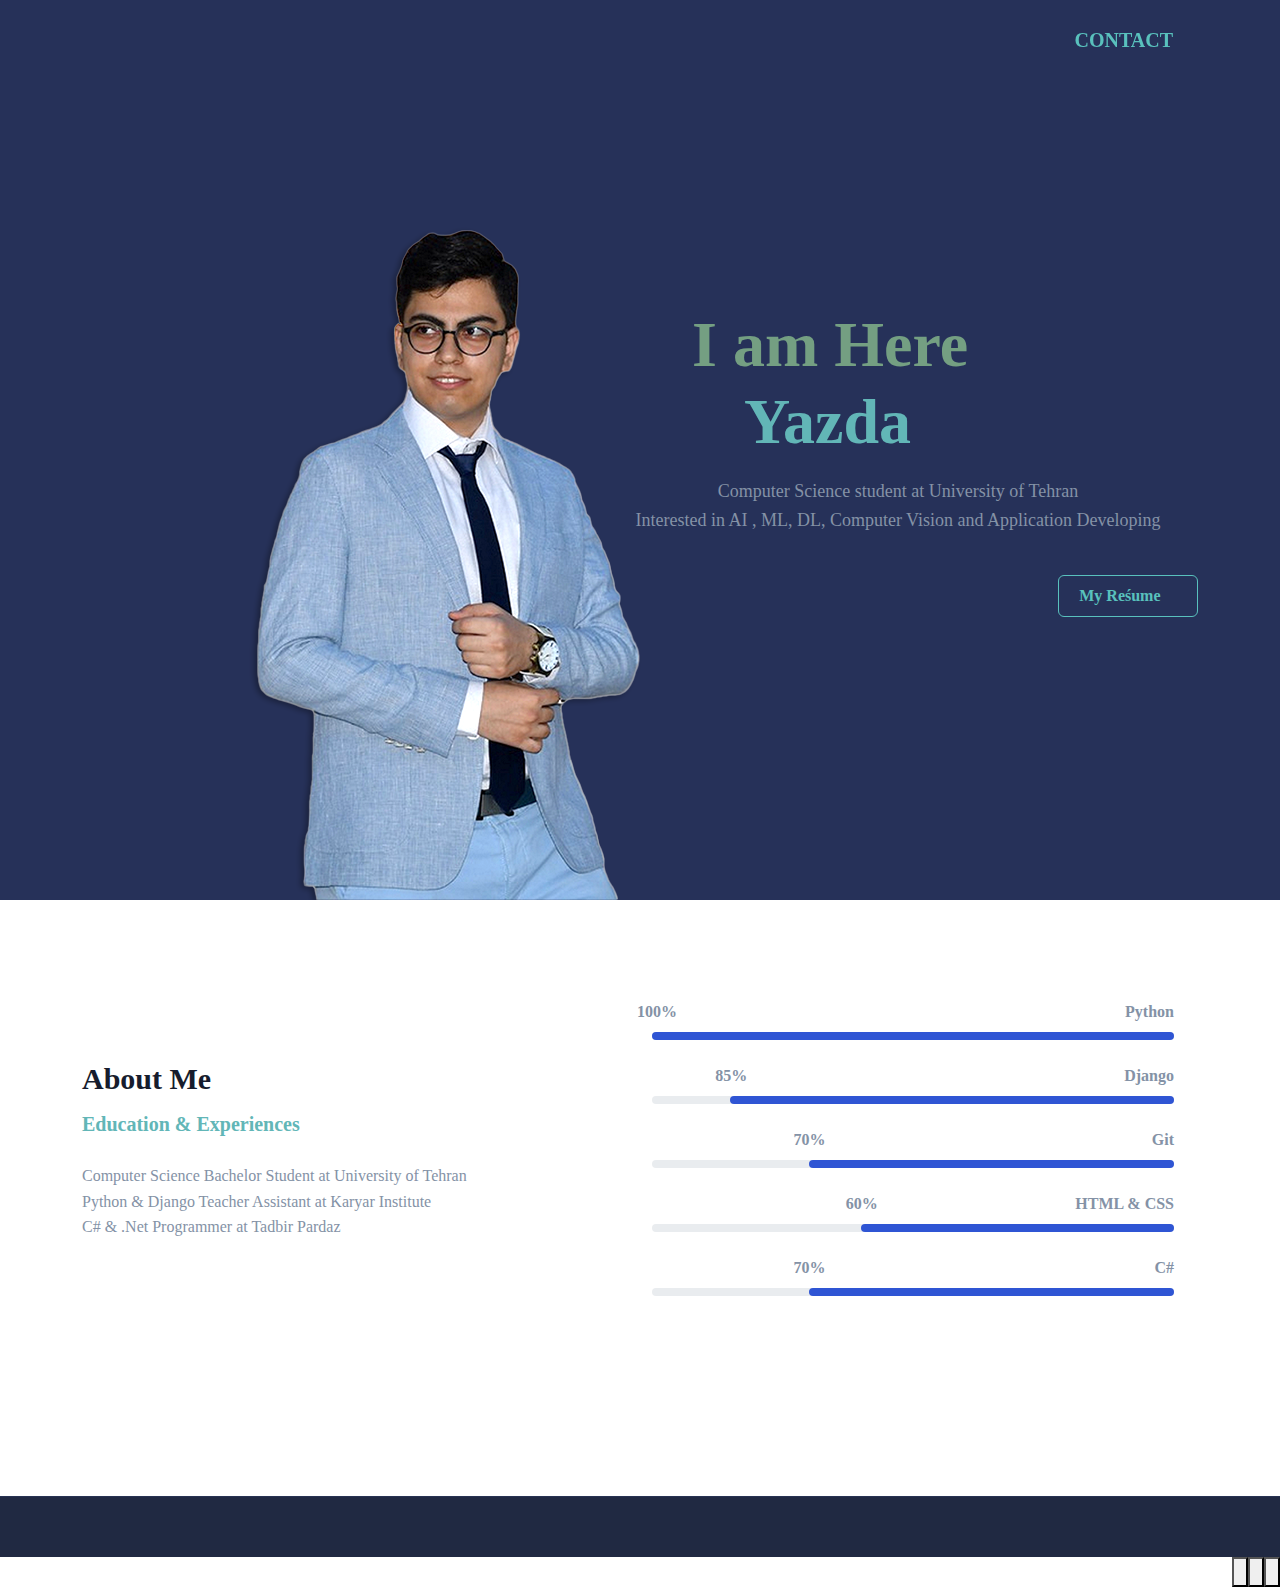
==== docs/index.html @ 991b70b1 "Add files via upload" ====
<!DOCTYPE html>
    <html lang="en">


<head>
        <meta charset="utf-8" />   <title>Yazdan Zandiye Vakili</title>
        <meta name="viewport" content="width=device-width, initial-scale=1.0">
        <meta name="description" content="Premium Bootstrap 5 Landing Page Template" />
        <meta name="keywords" content="Saas, Software, multi-uses, HTML, Clean, Modern" />
        <!-- favicon -->
        <link rel="shortcut icon" href="images/favicon.ico">
        <!-- Bootstrap -->
        <link href="css/bootstrap.min.css" rel="stylesheet" type="text/css" />
        <!-- tobii css -->
        <link href="css/tobii.min.css" rel="stylesheet" type="text/css" />
        <!-- Slider -->
        <link rel="stylesheet" href="css/tiny-slider.css"/>
        <!-- Icons -->
        <link href="css/materialdesignicons.min.css" rel="stylesheet" type="text/css" />
        <link rel="stylesheet" href="unicons.iconscout.com/release/v3.0.6/css/line.css">
        <!-- Main Css -->
        <link href="css/style.min.css" rel="stylesheet" type="text/css" id="theme-opt" />
        <link href="css/colors/default.css" rel="stylesheet" id="color-opt">

    </head>
    <body>
        <header id="topnav" class="defaultscroll sticky" style="float: left;">
            <div class="container">


                <div id="navigation" style="float: right; ">
                    <!-- Navigation Menu-->
                    <ul class="navigation-menu" style="float: left; ">

                        <li class="has-submenu" style="float: right;">
                            <a href="javascript:void(0)"> <h5 style="font-family:Lato; color:#59C1BD; font-variant:small-caps;">Contact</h5> </a>
                            <ul class="submenu">
                                <li class="has-submenu parent-menu-item"><a href="https://www.linkedin.com/in/yazdanzv/"> <h6 style="font-family:Lato; font-varient:initial;">LinkedIn</h6>  </a></li>
                                <li class="has-submenu parent-menu-item"><a href="mailto:yazdanzv.1378@gmail.com"> <h6 style="font-family:Lato">Email</h6>  </a><span class="submenu-arrow"></span>
                                    <ul class="submenu">
                                        <li><a href="mailto:yazdanzv.1378@gmail.com" class="sub-menu-item" style="font-family:Lato">yazdanzv.1378@gmail.com </a></li>
                                    </ul>
                                </li>
                                <li class="has-submenu parent-menu-item"><a href="https://t.me/yazdanzv"> <h6 style="font-family:Lato">Telegram</h6> </a><span class="submenu-arrow"></span>
                                    <ul class="submenu">
                                        <li><a href="https://t.me/yazdanzv" class="sub-menu-item" style="font-family:Lato"> YazdanZV@ </a></li>
                                    </ul>
                                </li>
                                <li class="has-submenu parent-menu-item"><a href="https://wa.me/+989354416622"> <h6 style="font-family:Lato">Whatsapp</h6> </a></li>
                                <li class="has-submenu parent-menu-item"><a href="tel:+989354416622"> <h6 style="font-family:Lato">Phone No</h6> </a><span class="submenu-arrow"></span>
                                    <ul class="submenu">
                                        <li><a href="tel:+989354416622" class="sub-menu-item" style="font-family:Lato"> 989354416622+ </a></li>
                                    </ul>
                                </li>
                                <li class="has-submenu parent-menu-item"><a href="https://github.com/yazdanzv"> <h6 style="font-family:Lato">GitHub</h6> </a><span class="submenu-arrow"></span>
                                    <ul class="submenu">
                                        <li><a href="page-jobs.html" class="sub-menu-item" style="font-family:Lato"> yazdanzv </a></li>
                                    </ul>
                                </li>
                    </ul><!--end navigation menu-->
                </div><!--end navigation-->
            </div><!--end container-->
        </header><!--end header-->
        <!-- Navbar End -->
        <!-- Hero Start -->
        <section class="bg-home rtl-personal-hero bg-light d-flex align-items-center" style="background:url('images/personal/bg01.png') left center" id="home">
            <div class="container" style="float: center;">
                <div class="row align-items-center" style="float: center;">
                    <div class="col-lg-8 col-md-9" style="float: center;">
                        <div class="title-heading mt-4" style="float: center;">
                            <h1 class="display-3 fw-bold mb-3" style="text-align: center; color:#749F82;">I am Here <br> <span class="text-primary typewrite" data-period="2000" data-type='[ "Yazdan Zandiye Vakili", "Computer Science"]'> <span class="wrap"></span> </span> </h1>
                            <p class="para-desc text-muted" style="text-align: center; color:#8D72E1">Computer Science student at University of Tehran<br> Interested in  AI , ML, DL, Computer Vision and Application Developing</p>

                            <div class="mt-4 pt-2" style="float: center;">
                                <a href="#contact" class="btn btn-outline-primary mt-2" style="font-family:Lato; color:#59C1BD; border-color:#59C1BD;"><i class="uil uil-cloud-download"></i> My Reśume</a>
                            </div>
                        </div>
                    </div><!--end col-->
                </div><!--end row-->
            </div><!--end container-->
        </section><!--end section-->
        <!-- Hero End -->

        <!-- About Start -->
        <section class="section">
            <div class="container">
                <div class="row align-items-center">
                    <div class="col-md-6 mt-4 mt-sm-0 pt-2 pt-sm-0">
                        <div class="ms-md-4">
                            <div class="progress-box">
                                <h6 class="title text-muted" style="font-family:Lato">Python </h6>
                                <div class="progress">
                                    <div class="progress-bar position-relative bg-primary" style="width:100%;">
                                        <div class="progress-value d-block text-muted h6" style="font-family:Lato">100%</div>
                                    </div>
                                </div>
                            </div><!--end process box-->
                            <div class="progress-box mt-4">
                                <h6 class="title text-muted" style="font-family:Lato">Django</h6>
                                <div class="progress">
                                    <div class="progress-bar position-relative bg-primary" style="width:85%;">
                                        <div class="progress-value d-block text-muted h6" style="font-family:Lato">85%</div>
                                    </div>
                                </div>
                            </div><!--end process box-->
                            <div class="progress-box mt-4">
                                <h6 class="title text-muted" style="font-family:Lato">Git</h6>
                                <div class="progress">
                                    <div class="progress-bar position-relative bg-primary" style="width:70%;">
                                        <div class="progress-value d-block text-muted h6" style="font-family:Lato">70%</div>
                                    </div>
                                </div>
                            </div><!--end process box-->
                            <div class="progress-box mt-4">
                                <h6 class="title text-muted" style="font-family:Lato">HTML & CSS</h6>
                                <div class="progress">
                                    <div class="progress-bar position-relative bg-primary" style="width:60%;">
                                        <div class="progress-value d-block text-muted h6" style="font-family:Lato">60%</div>
                                    </div>
                                </div>
                            </div><!--end process box-->
                            <div class="progress-box mt-4">
                                <h6 class="title text-muted" style="font-family:Lato">#C</h6>
                                <div class="progress">
                                    <div class="progress-bar position-relative bg-primary" style="width:70%;">
                                        <div class="progress-value d-block text-muted h6" style="font-family:Lato">70%</div>
                                    </div>
                                </div>
                            </div><!--end process box-->
                        </div>
                    </div><!--end col-->
                    <div class="col-md-6" style="float: left">
                        <div class="section-title">
                            <h4 class="title" style="font-family:Lato; text-align:left;">About Me</h4>
                            <h5 class="text-primary mb-4" style="font-family:Lato; text-align:left;">Education & Experiences</h5>
                            <p class="text-muted mb-0" style="font-family:Lato; text-align:left;">Computer Science Bachelor Student at University of Tehran <br>Python & Django Teacher Assistant at Karyar Institute <br>C# & .Net Programmer at Tadbir Pardaz
                            </p>

                        </div>
                    </div><!--end col-->


                </div><!--end row-->
            </div><!--end container-->



            <div class="container mt-100 mt-60">

            </div><!--end container-->
        </section><!--end section-->
        <!-- About End -->
        

        <!-- Footer Start -->
        <footer class="footer footer-bar">
            <div class="container text-center">
                <div class="row align-items-center">
                    <div class="col-sm-6">
                        <div class="text-sm-start">
                            <p class="mb-0"> </p>
                        </div>
                    </div>

                    <div class="col-sm-6 mt-4 mt-sm-0 pt-2 pt-sm-0">
                        <ul class="list-unstyled social-icon foot-social-icon text-sm-end mb-0">
                        </ul><!--end icon-->
                    </div><!--end col-->
                </div><!--end row-->
            </div><!--end container-->
        </footer><!--end footer-->
        <!-- Footer End -->

        <!-- Back to top -->
        <a href="#" onclick="topFunction()" id="back-to-top" class="btn btn-icon btn-primary back-to-top"><i data-feather="arrow-up" class="icons"></i></a>
        <!-- Back to top -->



        <!-- javascript -->
        <script src="js/bootstrap.bundle.min.js"></script>
        <!-- tobii js -->
        <script src="js/tobii.min.js"></script>
        <!-- SLIDER -->
        <script src="js/tiny-slider.js"></script>
        <!-- Contact -->
        <script src="js/contact.js"></script>
        <!-- Icons -->
        <script src="js/feather.min.js"></script>
        <!-- Switcher -->
        <script src="js/switcher.js"></script>
        <!-- Main Js -->
        <script src="js/plugins.init.js"></script><!--Note: All init js like tiny slider, counter, countdown, maintenance, lightbox, gallery, swiper slider, aos animation etc.-->
        <script src="js/app.js"></script><!--Note: All important javascript like page loader, menu, sticky menu, menu-toggler, one page menu etc. -->

    </body>
</html>
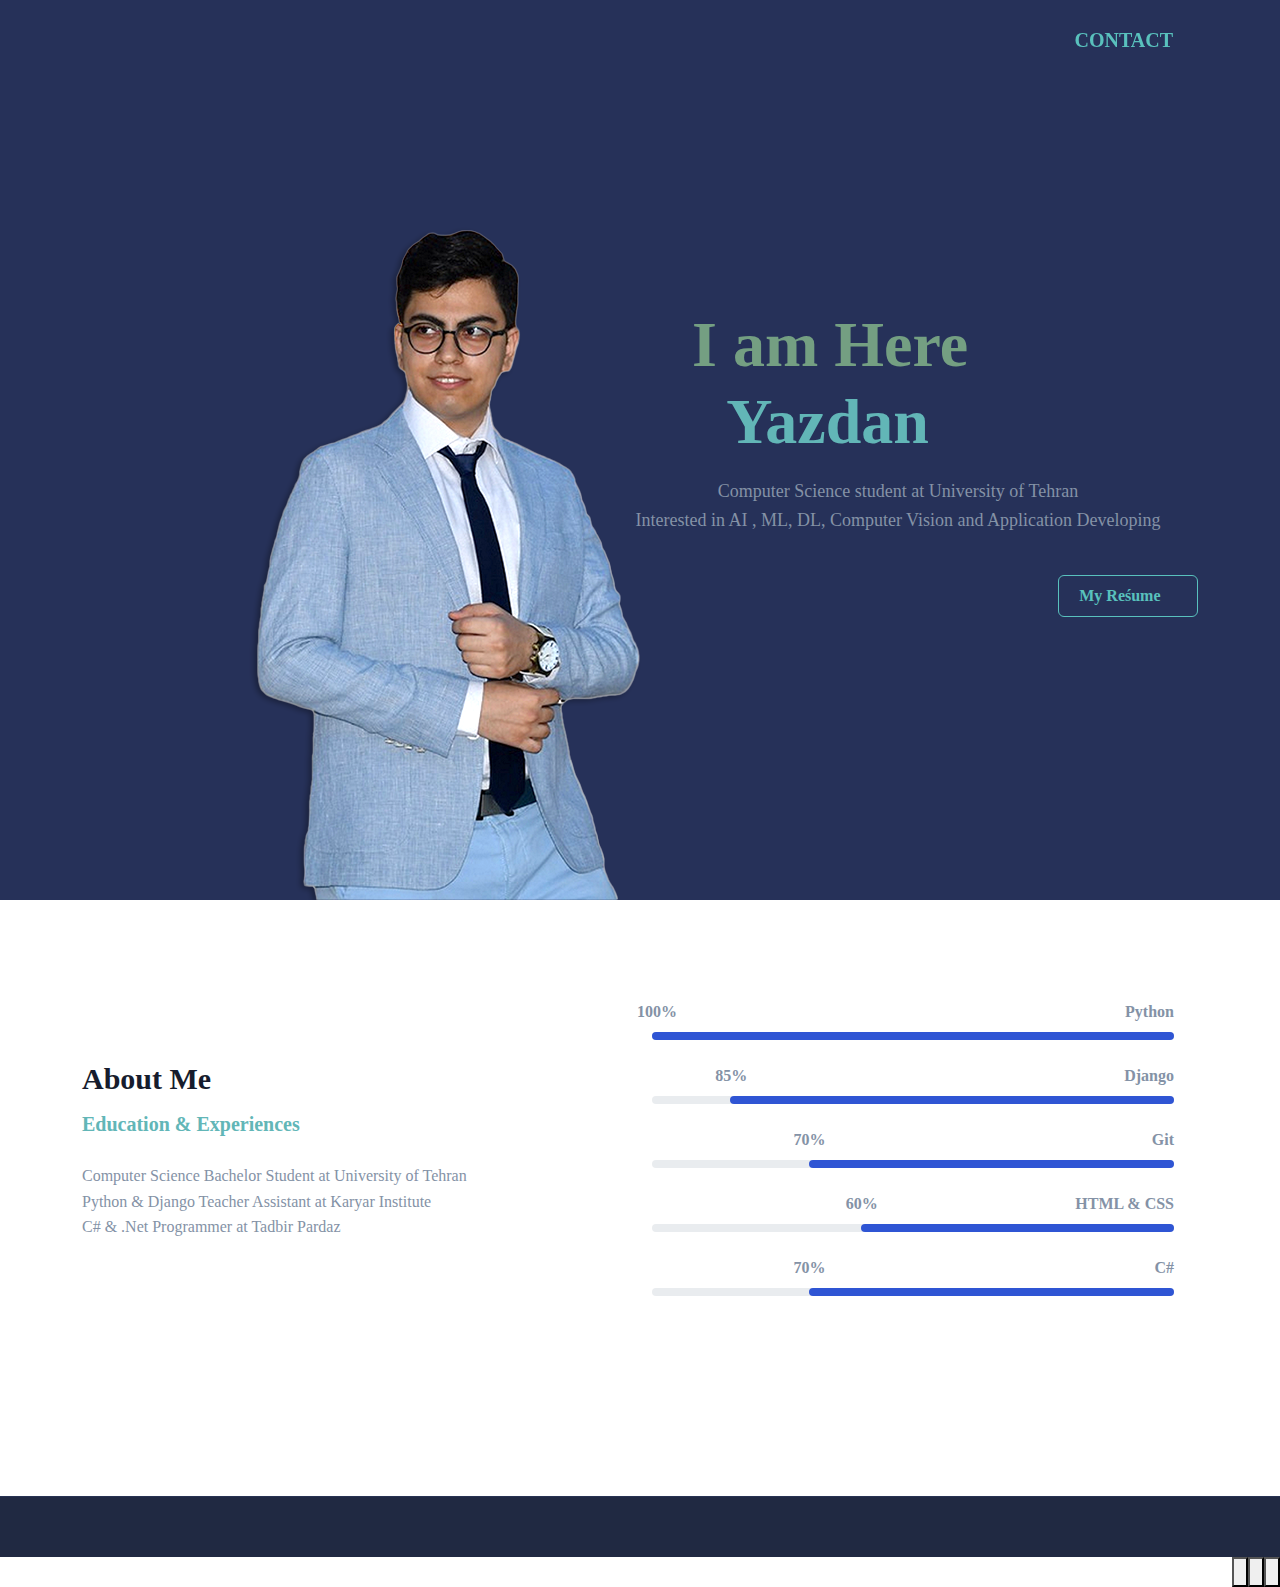
==== commit 2b8027cf: "Update index.html" ====
--- a/docs/index.html
+++ b/docs/index.html
@@ -72,7 +72,7 @@
                             <p class="para-desc text-muted" style="text-align: center; color:#8D72E1">Computer Science student at University of Tehran<br> Interested in  AI , ML, DL, Computer Vision and Application Developing</p>
 
                             <div class="mt-4 pt-2" style="float: center;">
-                                <a href="#contact" class="btn btn-outline-primary mt-2" style="font-family:Lato; color:#59C1BD; border-color:#59C1BD;"><i class="uil uil-cloud-download"></i> My Reśume</a>
+                                <a href="https://github.com/yazdanzv/yazdanzv.github.io/blob/main/docs/Resume.pdf" class="btn btn-outline-primary mt-2" style="font-family:Lato; color:#59C1BD; border-color:#59C1BD;"><i class="uil uil-cloud-download"></i> My Reśume</a>
                             </div>
                         </div>
                     </div><!--end col-->
@@ -154,19 +154,8 @@
 
         <!-- Footer Start -->
         <footer class="footer footer-bar">
-            <div class="container text-center">
-                <div class="row align-items-center">
-                    <div class="col-sm-6">
-                        <div class="text-sm-start">
-                            <p class="mb-0"> </p>
-                        </div>
-                    </div>
-
-                    <div class="col-sm-6 mt-4 mt-sm-0 pt-2 pt-sm-0">
-                        <ul class="list-unstyled social-icon foot-social-icon text-sm-end mb-0">
-                        </ul><!--end icon-->
-                    </div><!--end col-->
-                </div><!--end row-->
+            <div class="container ">
+                
             </div><!--end container-->
         </footer><!--end footer-->
         <!-- Footer End -->
@@ -194,4 +183,4 @@
         <script src="js/app.js"></script><!--Note: All important javascript like page loader, menu, sticky menu, menu-toggler, one page menu etc. -->
 
     </body>
-</html>+</html>
